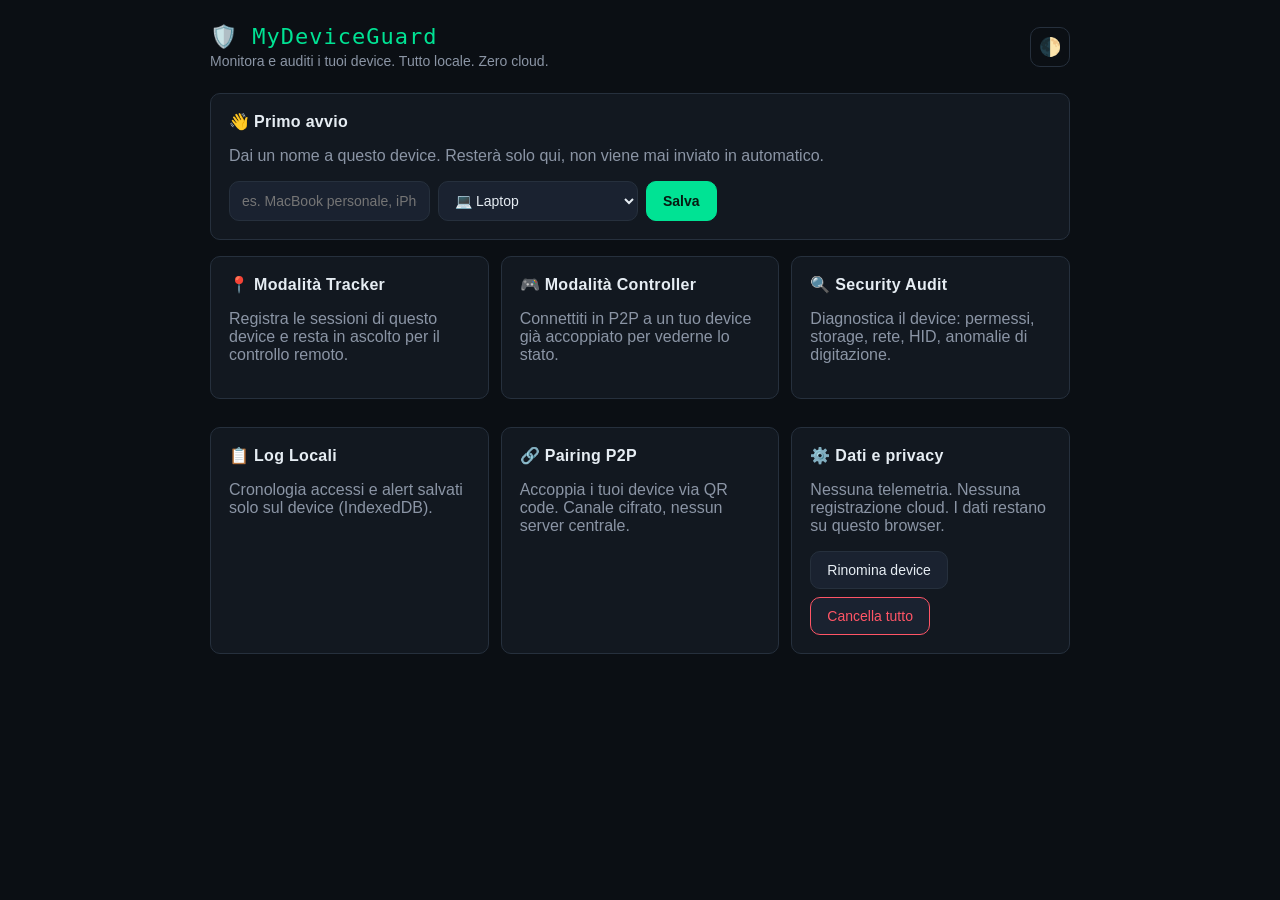
==== index.html @ 334a25b0 "Initial commit" ====
<!DOCTYPE html>
<html lang="it" data-theme="dark">
<head>
  <meta charset="UTF-8" />
  <meta name="viewport" content="width=device-width, initial-scale=1, viewport-fit=cover"/>
  <title>MyDeviceGuard</title>
  <meta name="description" content="PWA privacy-first per monitorare e auditare la sicurezza dei propri device."/>
  <meta name="theme-color" content="#0b0f14" />
  <link rel="manifest" href="manifest.json" />
  <link rel="icon" href="icon/mydeviceguard-192.png" />
  <link rel="apple-touch-icon" href="icon/mydeviceguard-192.png" />
  <link rel="stylesheet" href="css/style.css" />
</head>
<body>
  <div class="wrap">
    <div class="header">
      <div>
        <div class="logo">🛡️ MyDeviceGuard</div>
        <div class="sub">Monitora e auditi i tuoi device. Tutto locale. Zero cloud.</div>
      </div>
      <button class="icon-btn" onclick="MDG.toggleTheme()" title="Cambia tema">🌓</button>
    </div>

    <div id="onboarding" class="card" style="display:none">
      <h2>👋 Primo avvio</h2>
      <p class="dim">Dai un nome a questo device. Resterà solo qui, non viene mai inviato in automatico.</p>
      <div style="display:flex; gap:8px; flex-wrap:wrap; margin-top:12px">
        <input id="deviceNameInput" type="text" placeholder="es. MacBook personale, iPhone, PC ufficio…" />
        <select id="deviceKindInput">
          <option value="laptop">💻 Laptop</option>
          <option value="desktop">🖥️ Desktop</option>
          <option value="smartphone">📱 Smartphone</option>
          <option value="tablet">📱 Tablet</option>
          <option value="other">🧩 Altro</option>
        </select>
        <button class="btn primary" id="saveDeviceBtn">Salva</button>
      </div>
    </div>

    <div id="welcome" class="card" style="display:none">
      <h2>Benvenuto, <span id="deviceLabel"></span></h2>
      <p class="dim">Scegli cosa fare.</p>
    </div>

    <div class="grid">
      <a href="tracker.html" class="card" style="text-decoration:none;color:inherit">
        <h2>📍 Modalità Tracker</h2>
        <p class="dim">Registra le sessioni di questo device e resta in ascolto per il controllo remoto.</p>
      </a>
      <a href="controller.html" class="card" style="text-decoration:none;color:inherit">
        <h2>🎮 Modalità Controller</h2>
        <p class="dim">Connettiti in P2P a un tuo device già accoppiato per vederne lo stato.</p>
      </a>
      <a href="security.html" class="card" style="text-decoration:none;color:inherit">
        <h2>🔍 Security Audit</h2>
        <p class="dim">Diagnostica il device: permessi, storage, rete, HID, anomalie di digitazione.</p>
      </a>
      <a href="logs.html" class="card" style="text-decoration:none;color:inherit">
        <h2>📋 Log Locali</h2>
        <p class="dim">Cronologia accessi e alert salvati solo sul device (IndexedDB).</p>
      </a>
      <a href="pairing.html" class="card" style="text-decoration:none;color:inherit">
        <h2>🔗 Pairing P2P</h2>
        <p class="dim">Accoppia i tuoi device via QR code. Canale cifrato, nessun server centrale.</p>
      </a>
      <div class="card">
        <h2>⚙️ Dati e privacy</h2>
        <p class="dim">Nessuna telemetria. Nessuna registrazione cloud. I dati restano su questo browser.</p>
        <div class="btn-row">
          <button class="btn" id="renameBtn">Rinomina device</button>
          <button class="btn danger" id="wipeBtn">Cancella tutto</button>
        </div>
      </div>
    </div>
  </div>

  <script src="js/common.js"></script>
  <script src="js/db.js"></script>
  <script>
    const deviceId = MDG.getOrCreateDeviceId();
    const nameEl = document.getElementById('deviceNameInput');
    const kindEl = document.getElementById('deviceKindInput');
    const onboarding = document.getElementById('onboarding');
    const welcome = document.getElementById('welcome');
    const deviceLabel = document.getElementById('deviceLabel');

    function refreshState() {
      const name = MDG.getDeviceName();
      if (!name) {
        onboarding.style.display = 'block';
        welcome.style.display = 'none';
        kindEl.value = MDG.guessDeviceKind();
      } else {
        onboarding.style.display = 'none';
        welcome.style.display = 'block';
        deviceLabel.textContent = name + ' (' + MDG.getDeviceKind() + ')';
      }
    }
    refreshState();

    document.getElementById('saveDeviceBtn').onclick = () => {
      const n = nameEl.value.trim();
      if (!n) { MDG.toast('Inserisci un nome.'); return; }
      MDG.setDeviceName(n);
      MDG.setDeviceKind(kindEl.value);
      MDG.db.addEvent({
        type: 'device_registered',
        deviceId, deviceName: n, deviceKind: kindEl.value,
        userAgent: navigator.userAgent
      });
      MDG.toast('✅ Device registrato');
      refreshState();
    };

    document.getElementById('renameBtn').onclick = () => {
      const current = MDG.getDeviceName();
      const v = prompt('Nuovo nome per questo device:', current);
      if (v && v.trim()) {
        MDG.setDeviceName(v.trim());
        MDG.toast('Nome aggiornato');
        refreshState();
      }
    };

    document.getElementById('wipeBtn').onclick = async () => {
      if (!confirm('Cancellare TUTTI i dati locali (eventi, alert, peer, nome device)?')) return;
      await MDG.db.clearEvents();
      await MDG.db.clearAlerts();
      const peers = await MDG.db.getAllPeers();
      for (const p of peers) await MDG.db.deletePeer(p.peerId);
      localStorage.removeItem('mdg.deviceName');
      localStorage.removeItem('mdg.deviceKind');
      localStorage.removeItem('mdg.deviceId');
      MDG.toast('Tutti i dati locali cancellati');
      setTimeout(() => location.reload(), 800);
    };
  </script>
</body>
</html>
---- css/style.css ----
/* MyDeviceGuard – stile condiviso */
:root {
  --bg: #0b0f14;
  --panel: #121820;
  --panel-2: #1a2230;
  --text: #e6edf3;
  --text-dim: #8b95a5;
  --border: #26303d;
  --accent: #00e394;
  --accent-dim: #00b377;
  --warn: #ffb84d;
  --danger: #ff5566;
  --ok: #00e394;
  --info: #4da3ff;
  --radius: 10px;
  --mono: ui-monospace, SFMono-Regular, Menlo, Consolas, monospace;
  --sans: -apple-system, BlinkMacSystemFont, "Segoe UI", Roboto, sans-serif;
}

html[data-theme='light'] {
  --bg: #f4f6f9;
  --panel: #ffffff;
  --panel-2: #f0f3f7;
  --text: #0b0f14;
  --text-dim: #5a6676;
  --border: #d6dde5;
  --accent: #009966;
  --accent-dim: #007a52;
  --warn: #cc8400;
  --danger: #cc2233;
  --ok: #009966;
  --info: #1f6feb;
}

* { box-sizing: border-box; }

html, body {
  margin: 0;
  padding: 0;
  background: var(--bg);
  color: var(--text);
  font-family: var(--sans);
  min-height: 100vh;
  transition: background 0.25s ease, color 0.25s ease;
}

a { color: var(--accent); text-decoration: none; }
a:hover { color: var(--accent-dim); }

.wrap {
  max-width: 900px;
  margin: 0 auto;
  padding: 24px 20px 80px;
}

.header {
  display: flex;
  align-items: center;
  justify-content: space-between;
  margin-bottom: 24px;
  gap: 12px;
  flex-wrap: wrap;
}

.header h1 {
  margin: 0;
  font-size: 22px;
  letter-spacing: 0.2px;
}

.header .sub {
  color: var(--text-dim);
  font-size: 14px;
  margin-top: 4px;
}

.icon-btn {
  background: transparent;
  color: inherit;
  border: 1px solid var(--border);
  border-radius: var(--radius);
  width: 40px;
  height: 40px;
  font-size: 18px;
  cursor: pointer;
  transition: background 0.2s, border-color 0.2s;
}
.icon-btn:hover { background: var(--panel-2); border-color: var(--accent); }

.nav {
  display: flex;
  flex-wrap: wrap;
  gap: 8px;
  margin-bottom: 24px;
}

.nav a {
  display: inline-flex;
  align-items: center;
  gap: 6px;
  padding: 8px 12px;
  border: 1px solid var(--border);
  border-radius: var(--radius);
  background: var(--panel);
  color: var(--text);
  font-size: 14px;
  transition: background 0.2s, border-color 0.2s;
}
.nav a:hover, .nav a.active {
  background: var(--panel-2);
  border-color: var(--accent);
  color: var(--accent);
}

.card {
  background: var(--panel);
  border: 1px solid var(--border);
  border-radius: var(--radius);
  padding: 18px;
  margin-bottom: 16px;
}

.card h2 {
  margin: 0 0 12px;
  font-size: 16px;
  letter-spacing: 0.3px;
}

.card h3 {
  margin: 16px 0 8px;
  font-size: 14px;
  color: var(--text-dim);
  text-transform: uppercase;
  letter-spacing: 1px;
}

.grid {
  display: grid;
  grid-template-columns: repeat(auto-fit, minmax(220px, 1fr));
  gap: 12px;
}

.kv {
  display: flex;
  justify-content: space-between;
  gap: 10px;
  padding: 8px 0;
  border-bottom: 1px dashed var(--border);
  font-size: 14px;
}
.kv:last-child { border-bottom: none; }
.kv .k { color: var(--text-dim); }
.kv .v { font-family: var(--mono); text-align: right; word-break: break-word; }

.btn {
  display: inline-block;
  padding: 10px 16px;
  border: 1px solid var(--border);
  border-radius: var(--radius);
  background: var(--panel-2);
  color: var(--text);
  cursor: pointer;
  font-size: 14px;
  font-family: var(--sans);
  text-decoration: none;
  transition: all 0.2s;
}
.btn:hover { border-color: var(--accent); color: var(--accent); }
.btn.primary {
  background: var(--accent);
  border-color: var(--accent);
  color: #061b12;
  font-weight: 600;
}
.btn.primary:hover { background: var(--accent-dim); border-color: var(--accent-dim); color: #061b12; }
.btn.danger { border-color: var(--danger); color: var(--danger); }
.btn.danger:hover { background: var(--danger); color: #fff; }
.btn:disabled { opacity: 0.5; cursor: not-allowed; }

.btn-row { display: flex; gap: 8px; flex-wrap: wrap; margin-top: 12px; }

.badge {
  display: inline-block;
  padding: 2px 8px;
  border-radius: 999px;
  font-size: 12px;
  font-family: var(--mono);
  letter-spacing: 0.3px;
}
.badge.ok { background: rgba(0,227,148,0.15); color: var(--ok); border: 1px solid var(--ok); }
.badge.warn { background: rgba(255,184,77,0.15); color: var(--warn); border: 1px solid var(--warn); }
.badge.danger { background: rgba(255,85,102,0.15); color: var(--danger); border: 1px solid var(--danger); }
.badge.info { background: rgba(77,163,255,0.15); color: var(--info); border: 1px solid var(--info); }
.badge.dim { color: var(--text-dim); border: 1px solid var(--border); }

table {
  width: 100%;
  border-collapse: collapse;
  font-size: 14px;
}
th, td {
  text-align: left;
  padding: 10px 12px;
  border-bottom: 1px solid var(--border);
}
th { color: var(--text-dim); font-weight: 600; font-size: 12px; text-transform: uppercase; letter-spacing: 1px; }
td { font-family: var(--mono); font-size: 13px; }
tr:hover td { background: var(--panel-2); }

input[type="text"], input[type="search"], select {
  background: var(--panel-2);
  border: 1px solid var(--border);
  border-radius: var(--radius);
  padding: 10px 12px;
  color: var(--text);
  font-size: 14px;
  font-family: var(--sans);
  min-width: 200px;
}
input:focus, select:focus { outline: none; border-color: var(--accent); }

.status-dot {
  display: inline-block;
  width: 10px; height: 10px;
  border-radius: 50%;
  background: var(--text-dim);
  margin-right: 6px;
  vertical-align: middle;
}
.status-dot.ok { background: var(--ok); box-shadow: 0 0 8px var(--ok); }
.status-dot.warn { background: var(--warn); box-shadow: 0 0 8px var(--warn); }
.status-dot.danger { background: var(--danger); box-shadow: 0 0 8px var(--danger); }

.logo {
  font-family: var(--mono);
  font-size: 22px;
  letter-spacing: 1px;
  color: var(--accent);
}

.mono { font-family: var(--mono); }
.dim  { color: var(--text-dim); }
.small { font-size: 12px; }

.empty {
  text-align: center;
  padding: 40px 20px;
  color: var(--text-dim);
}

.toast {
  position: fixed;
  bottom: 20px;
  left: 50%;
  transform: translateX(-50%);
  background: var(--panel);
  border: 1px solid var(--accent);
  color: var(--text);
  padding: 10px 16px;
  border-radius: var(--radius);
  box-shadow: 0 4px 20px rgba(0,0,0,0.3);
  opacity: 0;
  pointer-events: none;
  transition: opacity 0.25s;
  z-index: 1000;
  font-size: 14px;
}
.toast.show { opacity: 1; }

/* QR container */
#qrContainer { display: flex; justify-content: center; padding: 20px; background: #fff; border-radius: var(--radius); }

/* Mobile */
@media (max-width: 600px) {
  .wrap { padding: 16px 14px 80px; }
  .header h1 { font-size: 18px; }
  .nav a { font-size: 13px; padding: 6px 10px; }
  input[type="text"], input[type="search"], select { min-width: 100%; }
}
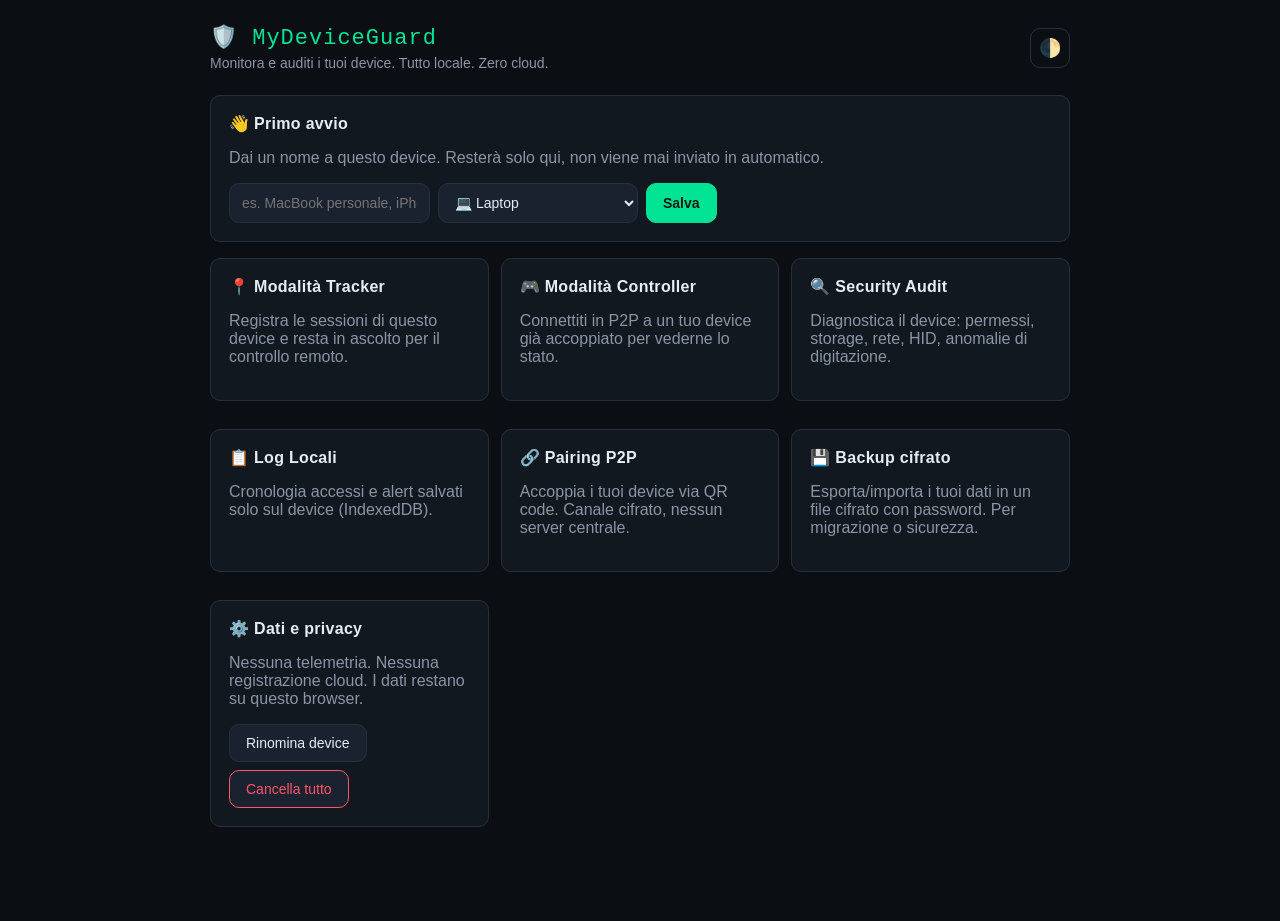
==== commit 82bf7f09: "v7: backup cifrato AES-GCM + PBKDF2" ====
--- a/index.html
+++ b/index.html
@@ -62,6 +62,10 @@
       <a href="pairing.html" class="card" style="text-decoration:none;color:inherit">
         <h2>🔗 Pairing P2P</h2>
         <p class="dim">Accoppia i tuoi device via QR code. Canale cifrato, nessun server centrale.</p>
+      </a>
+      <a href="backup.html" class="card" style="text-decoration:none;color:inherit">
+        <h2>💾 Backup cifrato</h2>
+        <p class="dim">Esporta/importa i tuoi dati in un file cifrato con password. Per migrazione o sicurezza.</p>
       </a>
       <div class="card">
         <h2>⚙️ Dati e privacy</h2>
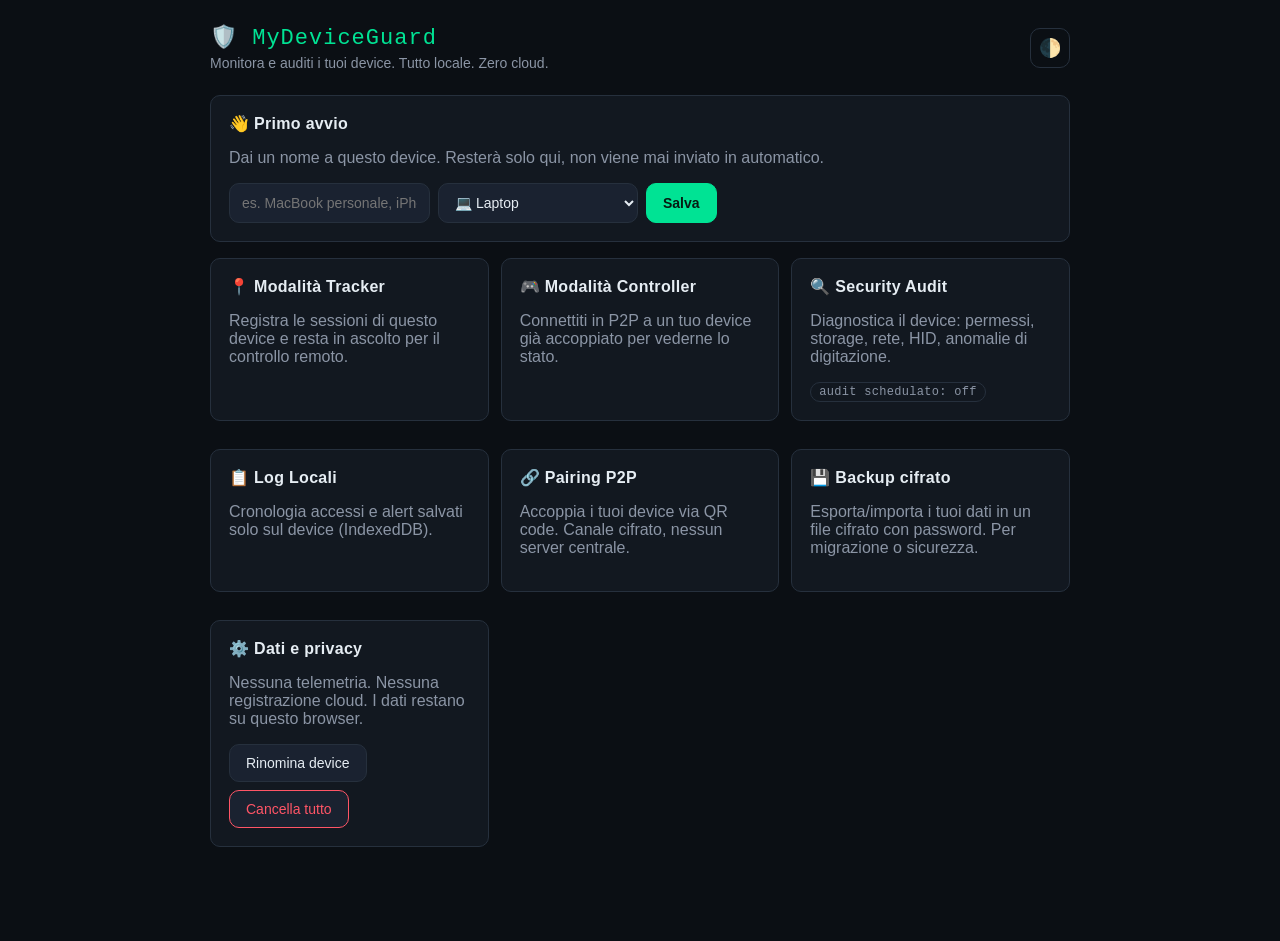
==== commit 1a838c0e: "v8: audit schedulato con diff-based change detection" ====
--- a/index.html
+++ b/index.html
@@ -54,6 +54,7 @@
       <a href="security.html" class="card" style="text-decoration:none;color:inherit">
         <h2>🔍 Security Audit</h2>
         <p class="dim">Diagnostica il device: permessi, storage, rete, HID, anomalie di digitazione.</p>
+        <div id="homeAuditBadge" class="small" style="margin-top:8px"></div>
       </a>
       <a href="logs.html" class="card" style="text-decoration:none;color:inherit">
         <h2>📋 Log Locali</h2>
@@ -80,6 +81,7 @@
 
   <script src="js/common.js"></script>
   <script src="js/db.js"></script>
+  <script src="js/security.js"></script>
   <script>
     const deviceId = MDG.getOrCreateDeviceId();
     const nameEl = document.getElementById('deviceNameInput');
@@ -138,6 +140,26 @@
       MDG.toast('Tutti i dati locali cancellati');
       setTimeout(() => location.reload(), 800);
     };
+
+    // Badge "ultimo audit" sulla card Security
+    (function renderAuditBadge() {
+      const badgeEl = document.getElementById('homeAuditBadge');
+      if (!badgeEl || !MDG.security) return;
+      const last = MDG.security.getLastSnapshot();
+      const enabled = MDG.security.getAutoEnabled();
+      if (!last || !last.ts) {
+        badgeEl.innerHTML = enabled
+          ? '<span class="badge info">schedulato · primo audit in arrivo</span>'
+          : '<span class="badge dim">audit schedulato: off</span>';
+        return;
+      }
+      const ago = MDG.fmtRelative(last.ts);
+      const warn = last.warn || 0, danger = last.danger || 0;
+      let badge = '<span class="badge ok">pulito</span>';
+      if (danger > 0) badge = `<span class="badge danger">${danger} critici</span>`;
+      else if (warn > 0) badge = `<span class="badge warn">${warn} avvisi</span>`;
+      badgeEl.innerHTML = `Ultimo audit: <span class="dim">${ago}</span> ${badge}`;
+    })();
   </script>
 </body>
 </html>
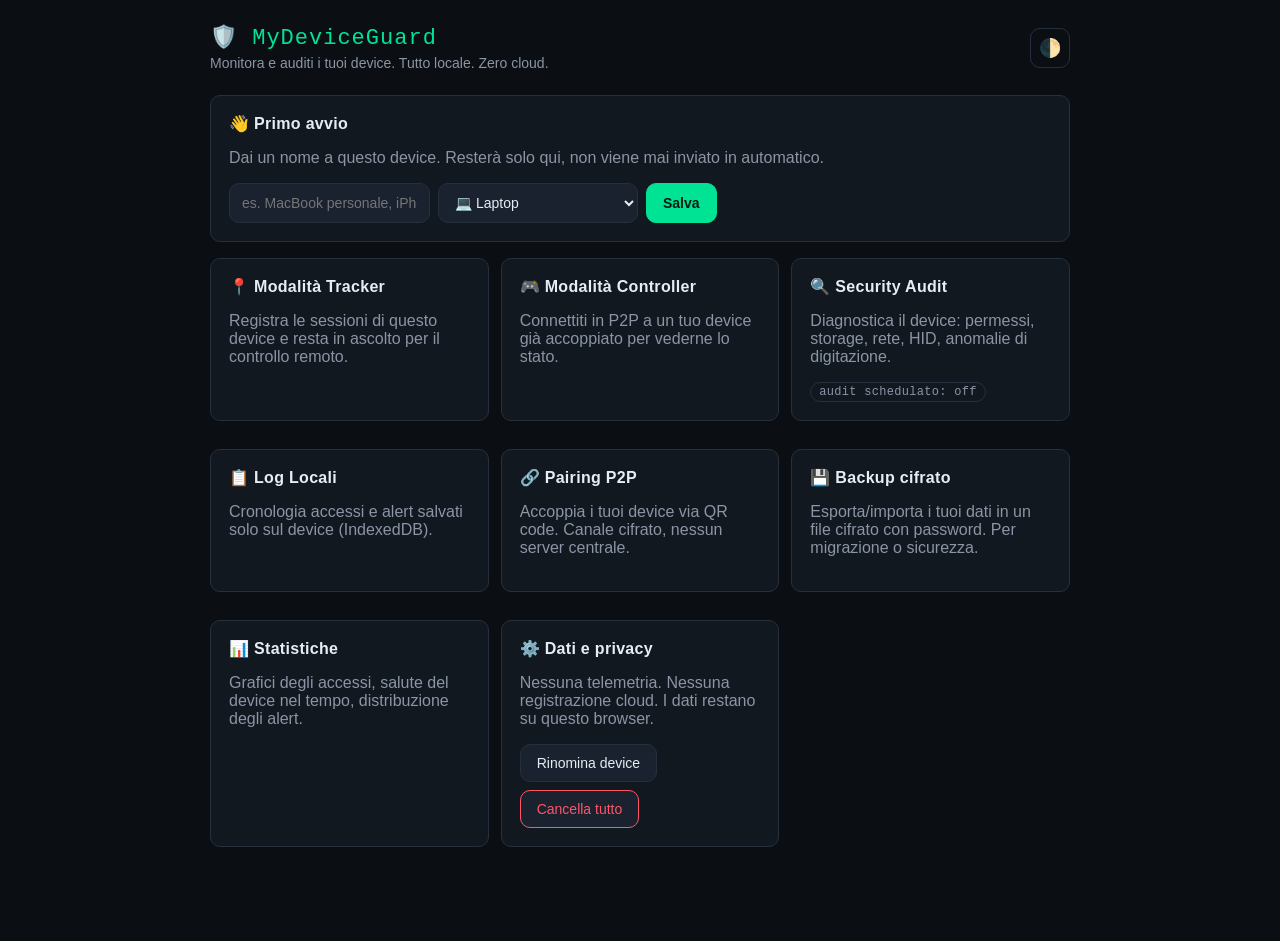
==== commit 042a0b47: "v9: grafici nel tempo (Chart.js locale)" ====
--- a/index.html
+++ b/index.html
@@ -67,6 +67,10 @@
       <a href="backup.html" class="card" style="text-decoration:none;color:inherit">
         <h2>💾 Backup cifrato</h2>
         <p class="dim">Esporta/importa i tuoi dati in un file cifrato con password. Per migrazione o sicurezza.</p>
+      </a>
+      <a href="stats.html" class="card" style="text-decoration:none;color:inherit">
+        <h2>📊 Statistiche</h2>
+        <p class="dim">Grafici degli accessi, salute del device nel tempo, distribuzione degli alert.</p>
       </a>
       <div class="card">
         <h2>⚙️ Dati e privacy</h2>
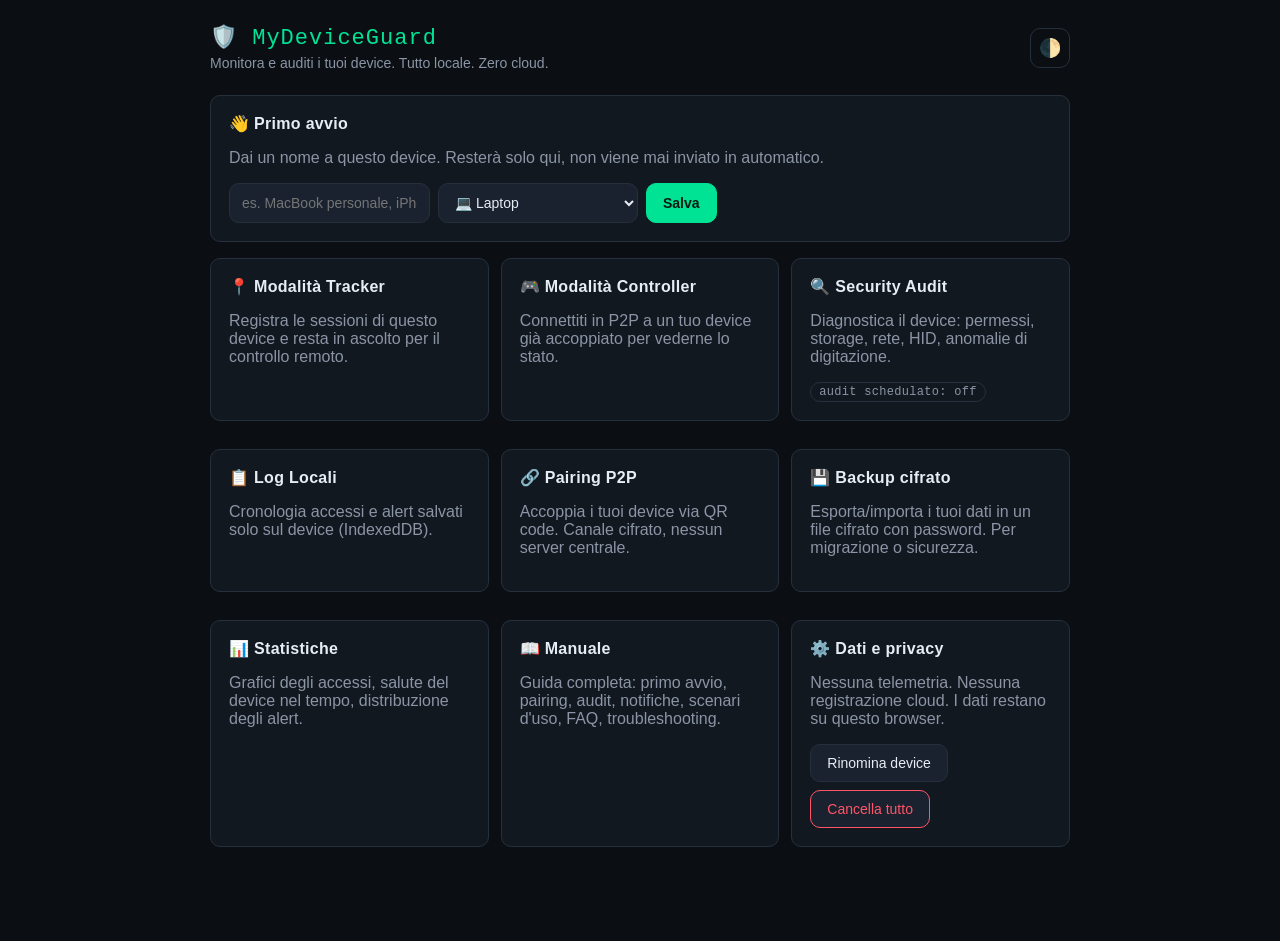
==== commit 5107b337: "v12: manuale utente completo integrato (20 sezioni)" ====
--- a/index.html
+++ b/index.html
@@ -72,6 +72,10 @@
         <h2>📊 Statistiche</h2>
         <p class="dim">Grafici degli accessi, salute del device nel tempo, distribuzione degli alert.</p>
       </a>
+      <a href="help.html" class="card" style="text-decoration:none;color:inherit">
+        <h2>📖 Manuale</h2>
+        <p class="dim">Guida completa: primo avvio, pairing, audit, notifiche, scenari d'uso, FAQ, troubleshooting.</p>
+      </a>
       <div class="card">
         <h2>⚙️ Dati e privacy</h2>
         <p class="dim">Nessuna telemetria. Nessuna registrazione cloud. I dati restano su questo browser.</p>
@@ -85,6 +89,7 @@
 
   <script src="js/common.js"></script>
   <script src="js/db.js"></script>
+  <script src="js/notifications.js"></script>
   <script src="js/security.js"></script>
   <script>
     const deviceId = MDG.getOrCreateDeviceId();
@@ -163,6 +168,11 @@
       if (danger > 0) badge = `<span class="badge danger">${danger} critici</span>`;
       else if (warn > 0) badge = `<span class="badge warn">${warn} avvisi</span>`;
       badgeEl.innerHTML = `Ultimo audit: <span class="dim">${ago}</span> ${badge}`;
+
+      // Suggerimento: se scheduler attivo ma notifiche non concesse, invita ad abilitarle
+      if (enabled && MDG.notifications && MDG.notifications.getPermission() === 'default') {
+        badgeEl.innerHTML += ' · <a href="security.html" style="color:var(--info)">Abilita notifiche →</a>';
+      }
     })();
   </script>
 </body>
